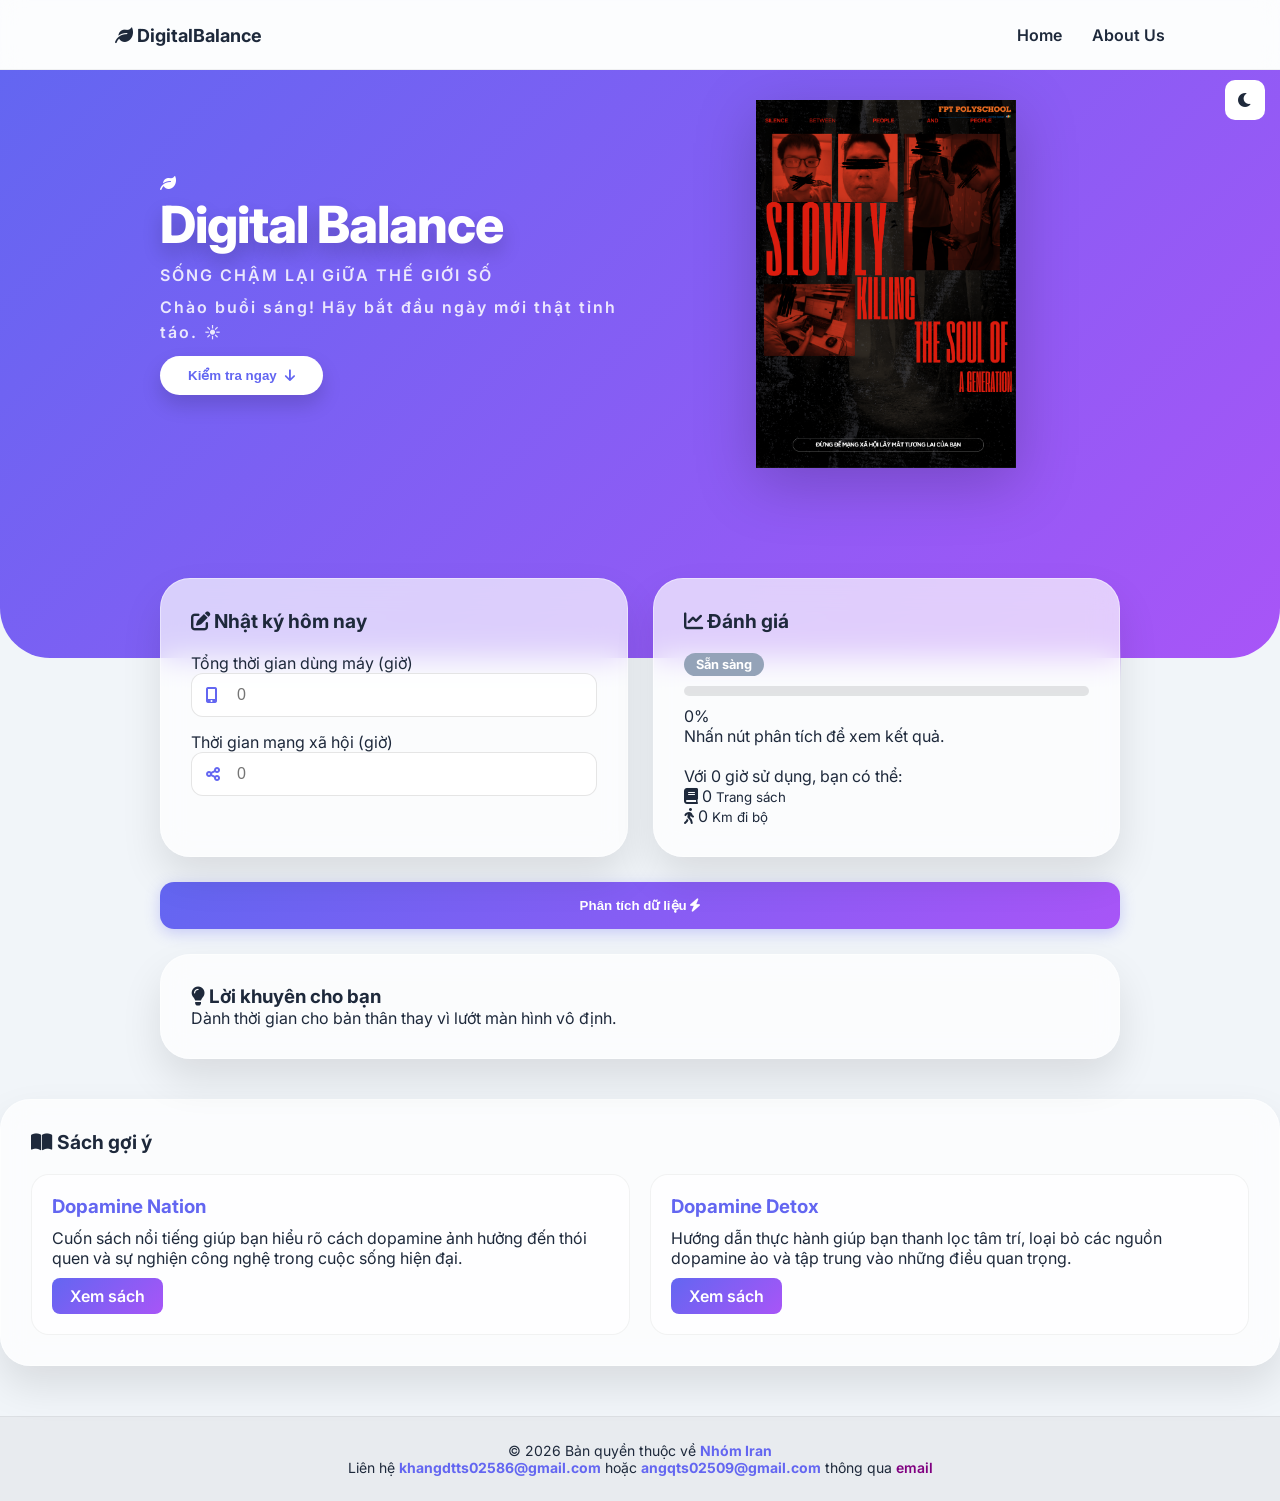
==== index.html @ db33b0e0 "Add files via upload" ====
<!DOCTYPE html>
<html lang="vi" data-theme="light">
<head>
    <meta charset="UTF-8">
    <meta name="viewport" content="width=device-width, initial-scale=1.0">
    <title>Digital Balance - Sống Khỏe Mỗi Ngày</title>
    <link href="https://fonts.googleapis.com/css2?family=Inter:wght@400;600;800&display=swap" rel="stylesheet">
    <link rel="stylesheet" href="https://cdnjs.cloudflare.com/ajax/libs/font-awesome/6.0.0/css/all.min.css">
    <link rel="stylesheet" href="style.css">
</head>

<header>
    <div class="header-overlay"></div>

    <div class="container header-content">
        <div class="header-text">
            <i class="fas fa-leaf icon-logo"></i>
            <h1>Digital Balance</h1>
            <p>SỐNG CHẬM LẠI GiỮA THẾ GIỚI SỐ</p>
            <p class="header-slogan">Chào ngày mới! Hãy để màn hình phục vụ bạn, đừng để nó nuốt chửng bạn. ✨</p>
            <button class="btn-scroll">Kiểm tra ngay <i class="fas fa-arrow-down"></i></button>
        </div>
        
        <div class="header-image">
            <img src="Hook on your phone.png" alt="Digital Balance Illustration" class="floating-image">
        </div>
    </div>
</header>
<body>
    <nav class="navbar">
    <div class="nav-container">

        <div class="logo">
            <i class="fas fa-leaf"></i> DigitalBalance
        </div>

        <ul class="nav-menu">
            <li><a href="Index.html" class="nav-link active">Home</a></li>
            <li><a href="Aboutus.html" class="nav-link">About Us</a></li>
        </ul>

    </div>
</nav>
    <div id="theme-toggle" class="theme-btn">
        <i class="fas fa-moon"></i>
    </div>
    <main class="container">
        <section class="card glass" id="journal">
            <h2><i class="fas fa-edit"></i> Nhật ký hôm nay</h2>
            
            <div class="input-box">
                <label>Tổng thời gian dùng máy (giờ)</label>
                <div class="input-wrapper">
                    <i class="fas fa-mobile-alt"></i>
                    <input type="number" id="phone" placeholder="0" min="0" max="24">
                </div>
            </div>

            <div class="input-box">
                <label>Thời gian mạng xã hội (giờ)</label>
                <div class="input-wrapper">
                    <i class="fas fa-share-alt"></i>
                    <input type="number" id="social" placeholder="0" min="0" max="24">
                </div>
            </div>

        
        </section>

        <section class="card glass">
            <h2><i class="fas fa-chart-line"></i> Đánh giá</h2>
            <div id="status-tag" class="tag">Sẵn sàng</div>
            
            <div class="progress-wrapper">
                <div class="progress-bar-container">
                    <div id="progress-fill"></div>
                </div>
                <span id="percent-label">0%</span>
            </div>

            <p id="feedback-text" style="margin-bottom: 20px;">Nhấn nút phân tích để xem kết quả.</p>

            <div class="comparison-grid">
                <div class="comp-header">
                    Với <span id="hours-display">0</span> giờ sử dụng, bạn có thể:
                </div>
                <div class="comp-item">
                    <i class="fas fa-book"></i>
                    <span id="read-pages">0</span>
                    <small>Trang sách</small>
                </div>
                <div class="comp-item">
                    <i class="fas fa-walking"></i>
                    <span id="walk-km">0</span>
                    <small>Km đi bộ</small>
                </div>
            </div>
        </section>
<button onclick="analyze()" class="btn-primary">
    Phân tích dữ liệu <i class="fas fa-bolt"></i>
</button>





<div id="result-box" class="result-box">
    <table>
        <tr>
            <th>Kết quả</th>
            <th>Giá trị</th>
        </tr>

        <tr>
            <td>Tổng giờ dùng máy</td>
            <td id="table-phone">0</td>
        </tr>

        <tr>
            <td>Giờ mạng xã hội</td>
            <td id="table-social">0</td>
        </tr>

        <tr>
            <td>Đánh giá</td>
            <td id="table-status">Chưa có</td>
        </tr>
    </table>
</div>

        <section class="card glass full-width">
            <h3><i class="fas fa-lightbulb"></i> Lời khuyên cho bạn</h3>
            <p id="advice-content">Dành thời gian cho bản thân thay vì lướt màn hình vô định.</p>
        </section>
    </main>

<section class="card glass full-width book-section">

<h2><i class="fas fa-book-open"></i> Sách gợi ý</h2>

<div class="book-grid">

<div class="book-card">

<h3>Dopamine Nation</h3>

<p>
Cuốn sách nổi tiếng giúp bạn hiểu rõ cách dopamine ảnh hưởng đến
thói quen và sự nghiện công nghệ trong cuộc sống hiện đại.
</p>

<a href="https://www.fahasa.com/dopamine-nation.html?srsltid=AfmBOopxUcbokJFKk9BSFGKT047FdKl0Txp93Opg5sBvZRNCshu5bPdElYY"
target="_blank"
class="book-btn">
Xem sách
</a>

</div>


<div class="book-card">

<h3>Dopamine Detox</h3>

<p>
Hướng dẫn thực hành giúp bạn thanh lọc tâm trí,
loại bỏ các nguồn dopamine ảo và tập trung vào những điều quan trọng.
</p>

<a href="https://www.fahasa.com/dopamine-detox-thanh-loc-tam-tri-de-tap-trung-vao-nhung-dieu-quan-trong-nhat.html?srsltid=AfmBOorV5-MZ_FVnYdxBFPDknz8Ws3iIfMCto-VpV1oH-KFLPIBhZlcks_Q"
target="_blank"
class="book-btn">
Xem sách
</a>

</div>

</div>

</section>

    <script src="script.js"></script>
    <footer class="footer">
    <p>© 2026 Bản quyền thuộc về <b>Nhóm Iran</b></p>
    <p>Liên hệ <b>khangdtts02586@gmail.com</b> hoặc <b>angqts02509@gmail.com</b> thông qua <a href="https://mail.google.com/mail/u/0/#inbox" style="text-decoration: none; color: purple;">email</a></p>
</footer>
</body>
</html>
---- style.css ----
/* RESET */

*{
box-sizing:border-box;
margin:0;
padding:0;
}

:root{
--primary:#6366f1;
--bg-body:#f1f5f9;
--card-bg:rgba(255,255,255,0.7);
--text:#1e293b;
}

[data-theme="dark"]{
--bg-body:#0f172a;
--card-bg:rgba(30,41,59,0.7);
--text:#f8fafc;
}

body{
font-family:'Inter',sans-serif;
background:var(--bg-body);
color:var(--text);
transition:.3s;
}


/* ================= NAVBAR ================= */

.navbar{
position:fixed;
top:0;
left:0;
width:100%;
height:70px;
background:rgba(255,255,255,0.75);
backdrop-filter:blur(12px);
border-bottom:1px solid rgba(0,0,0,0.05);
z-index:999;
}

[data-theme="dark"] .navbar{
background:rgba(15,23,42,0.85);
}

.nav-container{
max-width:1100px;
margin:auto;
height:70px;
display:flex;
align-items:center;
justify-content:space-between;
padding:0 25px;
}

.logo{
font-weight:700;
font-size:18px;
}

.nav-menu{
display:flex;
gap:30px;
list-style:none;
}

.nav-link{
text-decoration:none;
font-weight:600;
color:var(--text);
transition:.3s;
}

.nav-link:hover{
color:var(--primary);
}


/* ================= HEADER ================= */

header{
margin-top:70px;
background:linear-gradient(135deg,#6366f1,#a855f7);
padding:110px 20px 150px;
color:white;
border-radius:0 0 50px 50px;
position:relative;
overflow:hidden;
}

.header-overlay{
position:absolute;
top:0;
left:0;
width:100%;
height:100%;
opacity:.1;
z-index:1;
}

.header-content{
max-width:1100px;
margin:auto;
display:flex;
align-items:center;
justify-content:space-between;
gap:50px;
position:relative;
z-index:2;
}

/* TEXT */

.header-text{
flex:1;
text-align:left;
}

.header-text h1{
font-size:3.2rem;
font-weight:800;
margin-bottom:10px;
letter-spacing:-1px;
text-shadow:0 10px 20px rgba(0,0,0,.2);
}

.header-text p{
font-size:1rem;
letter-spacing:2px;
font-weight:600;
margin-bottom:10px;
opacity:.85;
}

.header-slogan{
font-size:1.1rem;
font-weight:400;
margin-bottom:30px;
line-height:1.6;
}

/* BUTTON */

.btn-scroll{
background:white;
color:#6366f1;
border:none;
padding:12px 28px;
border-radius:30px;
font-weight:700;
cursor:pointer;
display:inline-flex;
align-items:center;
gap:8px;
transition:.3s;
box-shadow:0 10px 20px rgba(0,0,0,.15);
}

.btn-scroll:hover{
transform:scale(1.05);
background:#f8fafc;
}

/* IMAGE */

.header-image{
flex:1;
display:flex;
justify-content:center;
}

.floating-image{
max-width:260px;
filter:drop-shadow(0 15px 30px rgba(0,0,0,.2));
animation:floating 6s infinite ease-in-out;
}

@keyframes floating{
0%{transform:translateY(0)}
50%{transform:translateY(-20px)}
100%{transform:translateY(0)}
}


/* ================= MAIN ================= */

.container{
max-width:1000px;
margin:-80px auto 40px;
display:flex;
flex-wrap:wrap;
gap:25px;
padding:0 20px;
position:relative;
z-index:10;
}

.glass{
background:var(--card-bg);
backdrop-filter:blur(15px);
border:1px solid rgba(255,255,255,.4);
border-radius:30px;
box-shadow:0 20px 40px rgba(0,0,0,.1);
padding:30px;
}

.card{
flex:1;
min-width:300px;
}

.full-width{
width:100%;
flex:none;
}

h2{
font-size:1.2rem;
margin-bottom:20px;
}


/* ================= INPUT ================= */

.input-box{
width:100%;
margin-bottom:15px;
}

.input-wrapper{
position:relative;
}

.input-wrapper i{
position:absolute;
left:15px;
top:50%;
transform:translateY(-50%);
color:var(--primary);
}

input{
width:100%;
padding:12px 12px 12px 45px;
border-radius:12px;
border:1px solid rgba(0,0,0,.1);
background:rgba(255,255,255,.8);
font-size:16px;
outline:none;
}

input:focus{
border-color:#6366f1;
box-shadow:0 0 0 4px rgba(99,102,241,.15);
}


/* ================= BUTTON ================= */

button.btn-primary{
width:100%;
padding:16px;
background:linear-gradient(135deg,#6366f1,#a855f7);
color:white;
border:none;
border-radius:14px;
font-weight:800;
cursor:pointer;
transition:.3s;
box-shadow:0 4px 15px rgba(99,102,241,.3);
}

button.btn-primary:hover{
transform:translateY(-3px);
box-shadow:0 8px 25px rgba(168,85,247,.5);
}


/* ================= PROGRESS ================= */

.progress-bar-container{
background:rgba(0,0,0,.1);
height:10px;
border-radius:5px;
margin:10px 0;
overflow:hidden;
}

#progress-fill{
width:0%;
height:100%;
background:var(--primary);
transition:.8s;
}

.tag{
display:inline-block;
padding:4px 12px;
border-radius:20px;
color:white;
font-size:.8rem;
font-weight:bold;
background:#94a3b8;
}


/* ================= BOOK ================= */

.book-section{
margin-top:30px;
}

.book-grid{
display:grid;
grid-template-columns:repeat(2,1fr);
gap:20px;
margin-top:15px;
}

.book-card{
padding:20px;
border-radius:18px;
background:var(--card-bg);
border:1px solid rgba(0,0,0,.05);
transition:.3s;
}

.book-card:hover{
transform:translateY(-5px);
box-shadow:0 10px 25px rgba(0,0,0,.08);
}

.book-card h3{
color:var(--primary);
margin-bottom:10px;
}

.book-btn{
display:inline-block;
margin-top:10px;
padding:8px 18px;
background:linear-gradient(135deg,#6366f1,#a855f7);
color:white;
border-radius:8px;
text-decoration:none;
font-weight:600;
}


/* ================= THEME BUTTON ================= */

.theme-btn{
position:fixed;
top:80px;
right:15px;
width:40px;
height:40px;
background:white;
border-radius:10px;
display:flex;
align-items:center;
justify-content:center;
cursor:pointer;
z-index:1000;
transition:.3s;
}

/* mobile */

@media (max-width:768px){

.theme-btn{
top:90px;
right:12px;
width:38px;
height:38px;
}

}

.theme-btn:hover{
transform:rotate(45deg) scale(1.1);
}


/* ================= FOOTER ================= */

.footer{
text-align:center;
padding:25px;
margin-top:50px;
font-size:14px;
background:rgba(0,0,0,.04);
border-top:1px solid rgba(0,0,0,.05);
}

.footer b{
color:var(--primary);
}

.footer a{
color:var(--primary);
font-weight:600;
text-decoration:none;
}

[data-theme="dark"] .footer{
background:rgba(255,255,255,.05);
}


/* ================= RESPONSIVE ================= */

@media (max-width:900px){

.header-content{
flex-direction:column;
text-align:center;
}

.header-text{
text-align:center;
}

.floating-image{
max-width:200px;
}

.book-grid{
grid-template-columns:1fr;
}

}

@media (max-width:600px){

.nav-menu{
gap:15px;
font-size:14px;
}

.header-text h1{
font-size:2.2rem;
}

.header-slogan{
font-size:14px;
}

.container{
margin:-60px auto 30px;
}

.card{
min-width:100%;
}

}

.result-box{
display:none;
margin-top:20px;
animation:fadeIn .6s ease;
}

.result-box.show{
display:block;
}

/* TABLE MODERN */

.result-box table{
width:100%;
border-collapse:collapse;
border-radius:14px;
overflow:hidden;
background:rgba(255,255,255,0.6);
backdrop-filter:blur(10px);
box-shadow:0 10px 25px rgba(0,0,0,0.1);
}

[data-theme="dark"] .result-box table{
background:rgba(30,41,59,0.6);
}

.result-box th{
background:linear-gradient(135deg,#6366f1,#a855f7);
color:white;
text-align:left;
padding:14px;
font-weight:700;
letter-spacing:0.5px;
}

.result-box td{
padding:14px;
border-bottom:1px solid rgba(0,0,0,0.06);
font-weight:500;
}

[data-theme="dark"] .result-box td{
border-bottom:1px solid rgba(255,255,255,0.05);
}

.result-box tr:hover{
background:rgba(99,102,241,0.08);
}

/* animation */

@keyframes fadeIn{
from{
opacity:0;
transform:translateY(10px);
}
to{
opacity:1;
transform:translateY(0);
}
}
[data-theme="dark"] .theme-btn i{
color:#facc15;
text-shadow:0 0 8px rgba(250,204,21,0.8);
}
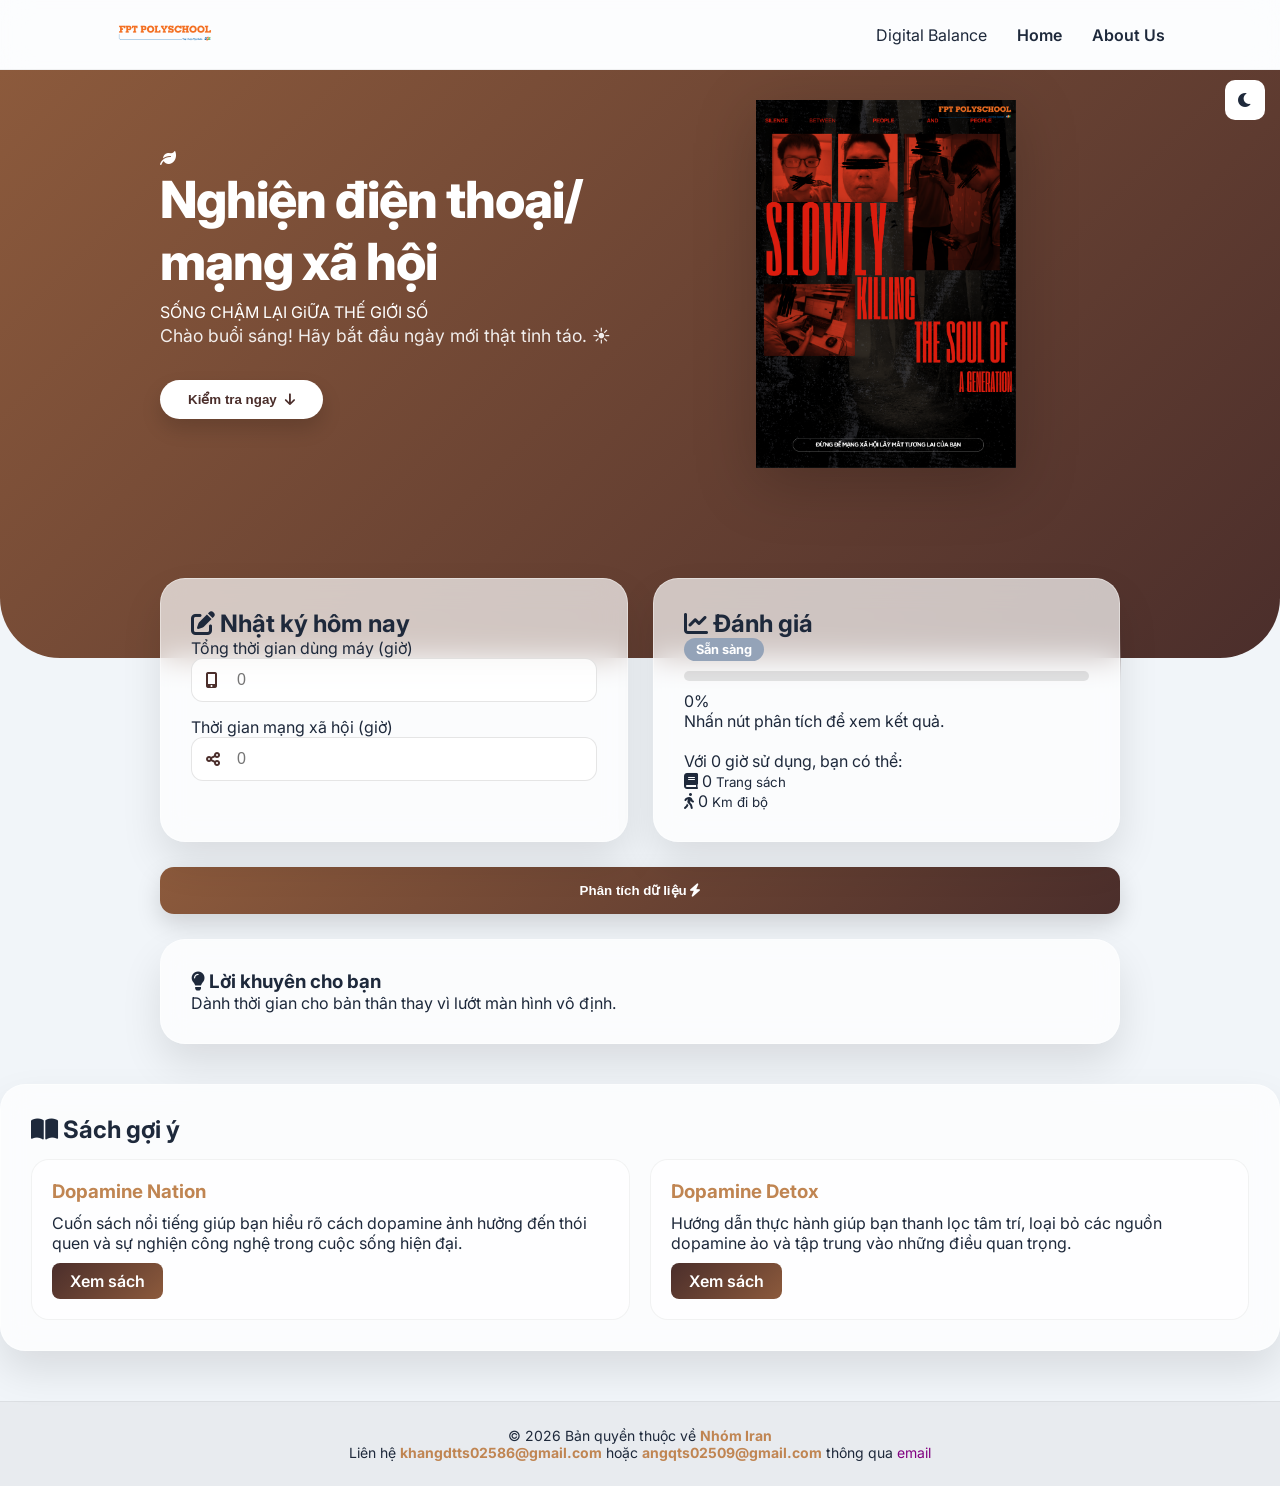
==== commit 9715ca51: "Add files via upload" ====
--- a/index.html
+++ b/index.html
@@ -15,7 +15,8 @@
     <div class="container header-content">
         <div class="header-text">
             <i class="fas fa-leaf icon-logo"></i>
-            <h1>Digital Balance</h1>
+            <h1>Nghiện điện thoại/ mạng xã hội</h1>
+            
             <p>SỐNG CHẬM LẠI GiỮA THẾ GIỚI SỐ</p>
             <p class="header-slogan">Chào ngày mới! Hãy để màn hình phục vụ bạn, đừng để nó nuốt chửng bạn. ✨</p>
             <button class="btn-scroll">Kiểm tra ngay <i class="fas fa-arrow-down"></i></button>
@@ -27,23 +28,27 @@
     </div>
 </header>
 <body>
-    <nav class="navbar">
+   <nav class="navbar">
     <div class="nav-container">
 
-        <div class="logo">
-            <i class="fas fa-leaf"></i> DigitalBalance
+        <!-- Logo -->
+        <div class="nav-brand">
+            <img src="LOGO FPS-02.png" alt="Logo" class="nav-logo">
         </div>
 
+        <!-- Menu -->
         <ul class="nav-menu">
-            <li><a href="Index.html" class="nav-link active">Home</a></li>
+             <li><span class="nav-title">Digital Balance</span></li>
+            <li><a href="index.html" class="nav-link active">Home</a></li>
             <li><a href="Aboutus.html" class="nav-link">About Us</a></li>
+           
         </ul>
 
     </div>
 </nav>
-    <div id="theme-toggle" class="theme-btn">
-        <i class="fas fa-moon"></i>
-    </div>
+   <div id="theme-toggle" class="theme-btn">
+    <i class="fas fa-moon"></i>
+</div>
     <main class="container">
         <section class="card glass" id="journal">
             <h2><i class="fas fa-edit"></i> Nhật ký hôm nay</h2>
--- a/style.css
+++ b/style.css
@@ -1,4 +1,4 @@
-/* RESET */
+/* ================= RESET ================= */
 
 *{
 box-sizing:border-box;
@@ -7,7 +7,8 @@
 }
 
 :root{
---primary:#6366f1;
+--primary:#4B2E2B;
+--secondary:#8C5A3C;
 --bg-body:#f1f5f9;
 --card-bg:rgba(255,255,255,0.7);
 --text:#1e293b;
@@ -36,7 +37,7 @@
 width:100%;
 height:70px;
 background:rgba(255,255,255,0.75);
-backdrop-filter:blur(12px);
+backdrop-filter:blur(15px);
 border-bottom:1px solid rgba(0,0,0,0.05);
 z-index:999;
 }
@@ -55,11 +56,6 @@
 padding:0 25px;
 }
 
-.logo{
-font-weight:700;
-font-size:18px;
-}
-
 .nav-menu{
 display:flex;
 gap:30px;
@@ -82,22 +78,12 @@
 
 header{
 margin-top:70px;
-background:linear-gradient(135deg,#6366f1,#a855f7);
+background:linear-gradient(135deg,#8C5A3C,#4B2E2B);
 padding:110px 20px 150px;
 color:white;
-border-radius:0 0 50px 50px;
+border-radius:0 0 60px 60px;
 position:relative;
 overflow:hidden;
-}
-
-.header-overlay{
-position:absolute;
-top:0;
-left:0;
-width:100%;
-height:100%;
-opacity:.1;
-z-index:1;
 }
 
 .header-content{
@@ -107,15 +93,12 @@
 align-items:center;
 justify-content:space-between;
 gap:50px;
-position:relative;
-z-index:2;
 }
 
 /* TEXT */
 
 .header-text{
 flex:1;
-text-align:left;
 }
 
 .header-text h1{
@@ -123,29 +106,20 @@
 font-weight:800;
 margin-bottom:10px;
 letter-spacing:-1px;
-text-shadow:0 10px 20px rgba(0,0,0,.2);
-}
-
-.header-text p{
-font-size:1rem;
-letter-spacing:2px;
-font-weight:600;
-margin-bottom:10px;
-opacity:.85;
 }
 
 .header-slogan{
 font-size:1.1rem;
-font-weight:400;
 margin-bottom:30px;
 line-height:1.6;
+opacity:.9;
 }
 
 /* BUTTON */
 
 .btn-scroll{
 background:white;
-color:#6366f1;
+color:var(--primary);
 border:none;
 padding:12px 28px;
 border-radius:30px;
@@ -160,7 +134,6 @@
 
 .btn-scroll:hover{
 transform:scale(1.05);
-background:#f8fafc;
 }
 
 /* IMAGE */
@@ -193,15 +166,13 @@
 flex-wrap:wrap;
 gap:25px;
 padding:0 20px;
-position:relative;
-z-index:10;
 }
 
 .glass{
 background:var(--card-bg);
 backdrop-filter:blur(15px);
 border:1px solid rgba(255,255,255,.4);
-border-radius:30px;
+border-radius:25px;
 box-shadow:0 20px 40px rgba(0,0,0,.1);
 padding:30px;
 }
@@ -213,24 +184,14 @@
 
 .full-width{
 width:100%;
-flex:none;
-}
-
-h2{
-font-size:1.2rem;
-margin-bottom:20px;
 }
 
 
 /* ================= INPUT ================= */
-
-.input-box{
-width:100%;
-margin-bottom:15px;
-}
 
 .input-wrapper{
 position:relative;
+margin-bottom:15px;
 }
 
 .input-wrapper i{
@@ -252,8 +213,8 @@
 }
 
 input:focus{
-border-color:#6366f1;
-box-shadow:0 0 0 4px rgba(99,102,241,.15);
+border-color:var(--secondary);
+box-shadow:0 0 0 4px rgba(75,46,43,.15);
 }
 
 
@@ -262,55 +223,27 @@
 button.btn-primary{
 width:100%;
 padding:16px;
-background:linear-gradient(135deg,#6366f1,#a855f7);
+background:linear-gradient(135deg,#8C5A3C,#4B2E2B);
 color:white;
 border:none;
 border-radius:14px;
 font-weight:800;
 cursor:pointer;
 transition:.3s;
-box-shadow:0 4px 15px rgba(99,102,241,.3);
+box-shadow:0 10px 25px rgba(0,0,0,.15);
 }
 
 button.btn-primary:hover{
 transform:translateY(-3px);
-box-shadow:0 8px 25px rgba(168,85,247,.5);
+box-shadow:0 15px 35px rgba(0,0,0,.2);
 }
 
 
 /* ================= PROGRESS ================= */
 
-.progress-bar-container{
-background:rgba(0,0,0,.1);
-height:10px;
-border-radius:5px;
-margin:10px 0;
-overflow:hidden;
-}
-
-#progress-fill{
-width:0%;
-height:100%;
-background:var(--primary);
-transition:.8s;
-}
-
-.tag{
-display:inline-block;
-padding:4px 12px;
-border-radius:20px;
-color:white;
-font-size:.8rem;
-font-weight:bold;
-background:#94a3b8;
-}
-
+.progress-bar-container{ background:rgba(0,0,0,.1); height:10px; border-radius:5px; margin:10px 0; overflow:hidden; } #progress-fill{ width:0%; height:100%; background:var(--primary); transition:.8s; } .tag{ display:inline-block; padding:4px 12px; border-radius:20px; color:white; font-size:.8rem; font-weight:bold; background:#94a3b8; }
 
 /* ================= BOOK ================= */
-
-.book-section{
-margin-top:30px;
-}
 
 .book-grid{
 display:grid;
@@ -329,11 +262,11 @@
 
 .book-card:hover{
 transform:translateY(-5px);
-box-shadow:0 10px 25px rgba(0,0,0,.08);
+box-shadow:0 15px 30px rgba(0,0,0,.08);
 }
 
 .book-card h3{
-color:var(--primary);
+color: #C08552;
 margin-bottom:10px;
 }
 
@@ -341,7 +274,7 @@
 display:inline-block;
 margin-top:10px;
 padding:8px 18px;
-background:linear-gradient(135deg,#6366f1,#a855f7);
+background:linear-gradient(135deg,#4B2E2B,#8C5A3C);
 color:white;
 border-radius:8px;
 text-decoration:none;
@@ -349,42 +282,51 @@
 }
 
 
+/* ================= RESULT TABLE ================= */
+
+.result-box{
+display:none;
+margin-top:20px;
+animation:fadeIn .6s ease;
+}
+
+.result-box.show{
+display:block;
+}
+
+.result-box table{
+width:100%;
+border-collapse:collapse;
+border-radius:14px;
+overflow:hidden;
+background:rgba(255,255,255,0.6);
+backdrop-filter:blur(10px);
+box-shadow:0 10px 25px rgba(0,0,0,0.1);
+}
+
+.result-box th{
+background:linear-gradient(135deg,#4B2E2B,#8C5A3C);
+color:white;
+text-align:left;
+padding:14px;
+font-weight:700;
+}
+
+.result-box td{
+padding:14px;
+border-bottom:1px solid rgba(0,0,0,0.06);
+}
+
+.result-box tr:hover{
+background:rgba(75,46,43,0.08);
+}
+
+
 /* ================= THEME BUTTON ================= */
 
-.theme-btn{
-position:fixed;
-top:80px;
-right:15px;
-width:40px;
-height:40px;
-background:white;
-border-radius:10px;
-display:flex;
-align-items:center;
-justify-content:center;
-cursor:pointer;
-z-index:1000;
-transition:.3s;
-}
-
-/* mobile */
-
-@media (max-width:768px){
-
-.theme-btn{
-top:90px;
-right:12px;
-width:38px;
-height:38px;
-}
-
-}
-
-.theme-btn:hover{
-transform:rotate(45deg) scale(1.1);
-}
-
-
+.theme-btn{ position:fixed; top:80px; right:15px; width:40px; height:40px; background:white; border-radius:10px; display:flex; align-items:center; justify-content:center; cursor:pointer; z-index:1000; transition:.3s; }
+
+/* mobile */ @media (max-width:768px){ .theme-btn{ top:90px; right:12px; width:38px; height:38px; } } .theme-btn:hover{ transform:rotate(45deg) scale(1.1); }
 /* ================= FOOTER ================= */
 
 .footer{
@@ -397,118 +339,16 @@
 }
 
 .footer b{
-color:var(--primary);
+color:#C08552;
 }
 
 .footer a{
-color:var(--primary);
-font-weight:600;
+color:#C08552;
 text-decoration:none;
 }
 
-[data-theme="dark"] .footer{
-background:rgba(255,255,255,.05);
-}
-
-
-/* ================= RESPONSIVE ================= */
-
-@media (max-width:900px){
-
-.header-content{
-flex-direction:column;
-text-align:center;
-}
-
-.header-text{
-text-align:center;
-}
-
-.floating-image{
-max-width:200px;
-}
-
-.book-grid{
-grid-template-columns:1fr;
-}
-
-}
-
-@media (max-width:600px){
-
-.nav-menu{
-gap:15px;
-font-size:14px;
-}
-
-.header-text h1{
-font-size:2.2rem;
-}
-
-.header-slogan{
-font-size:14px;
-}
-
-.container{
-margin:-60px auto 30px;
-}
-
-.card{
-min-width:100%;
-}
-
-}
-
-.result-box{
-display:none;
-margin-top:20px;
-animation:fadeIn .6s ease;
-}
-
-.result-box.show{
-display:block;
-}
-
-/* TABLE MODERN */
-
-.result-box table{
-width:100%;
-border-collapse:collapse;
-border-radius:14px;
-overflow:hidden;
-background:rgba(255,255,255,0.6);
-backdrop-filter:blur(10px);
-box-shadow:0 10px 25px rgba(0,0,0,0.1);
-}
-
-[data-theme="dark"] .result-box table{
-background:rgba(30,41,59,0.6);
-}
-
-.result-box th{
-background:linear-gradient(135deg,#6366f1,#a855f7);
-color:white;
-text-align:left;
-padding:14px;
-font-weight:700;
-letter-spacing:0.5px;
-}
-
-.result-box td{
-padding:14px;
-border-bottom:1px solid rgba(0,0,0,0.06);
-font-weight:500;
-}
-
-[data-theme="dark"] .result-box td{
-border-bottom:1px solid rgba(255,255,255,0.05);
-}
-
-.result-box tr:hover{
-background:rgba(99,102,241,0.08);
-}
-
-/* animation */
+
+/* ================= ANIMATION ================= */
 
 @keyframes fadeIn{
 from{
@@ -520,7 +360,40 @@
 transform:translateY(0);
 }
 }
-[data-theme="dark"] .theme-btn i{
-color:#facc15;
-text-shadow:0 0 8px rgba(250,204,21,0.8);
-}+
+
+/* ================= RESPONSIVE ================= */
+
+@media (max-width:900px){
+
+.header-content{
+flex-direction:column;
+text-align:center;
+}
+
+.book-grid{
+grid-template-columns:1fr;
+}
+
+}
+
+@media (max-width:600px){
+
+.header-text h1{
+font-size:2.2rem;
+}
+
+.container{
+margin:-60px auto 30px;
+}
+
+.card{
+min-width:100%;
+}
+
+}
+.nav-logo{
+    width: 100px;
+    height: 40px;
+    object-fit: contain;
+}
